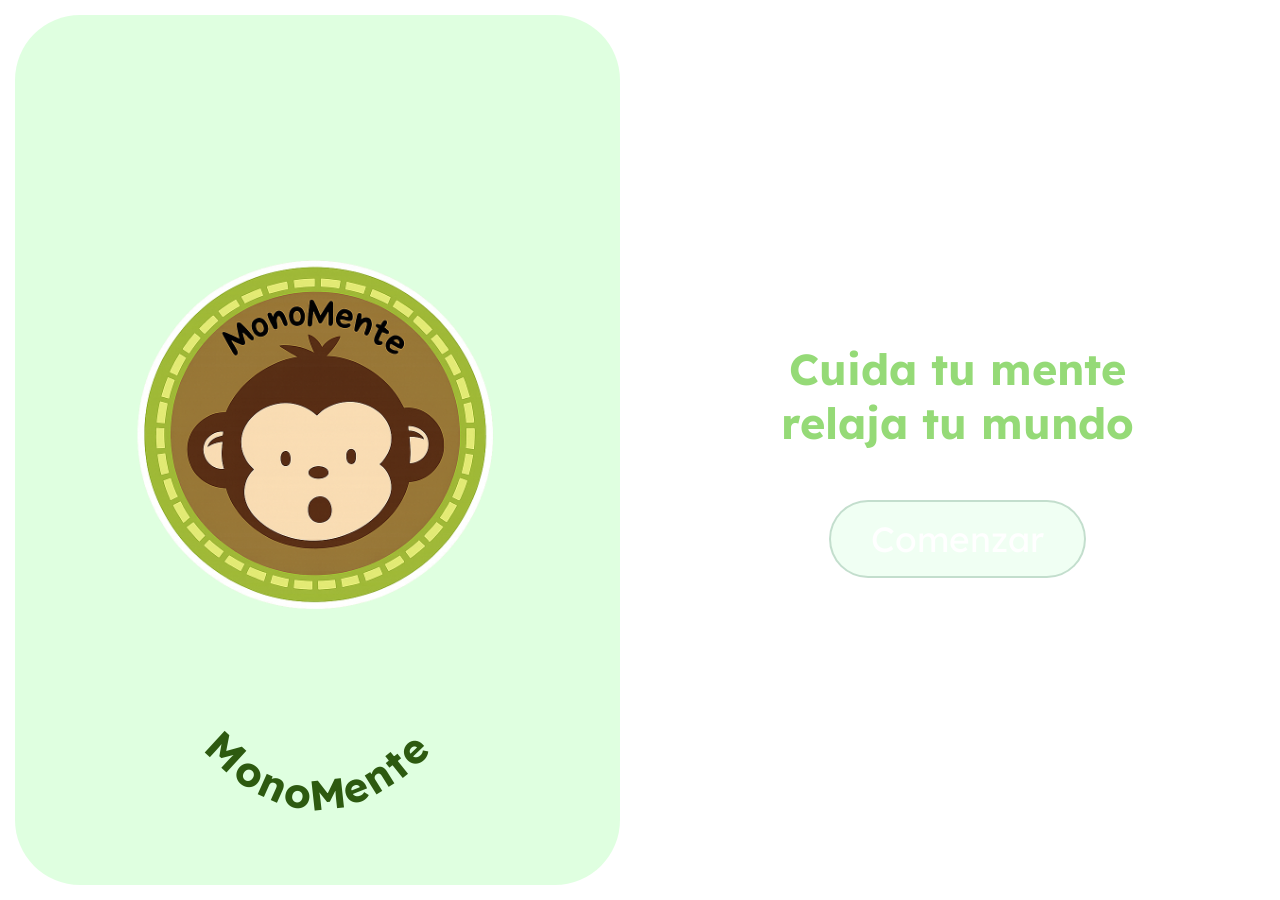
==== index.html @ f3371fc3 "Add files via upload" ====
<!DOCTYPE html>
<html lang="es">
<head>
    <meta charset="UTF-8">
    <meta name="viewport" content="width=device-width, initial-scale=1.0">
    <title>Monomente - Inicio</title>
    <link href="https://fonts.googleapis.com/css2?family=Lexend:wght@400;700&display=swap" rel="stylesheet">
    <style>
        /* 1. Configuración General */
        * {
            margin: 0;
            padding: 0;
            box-sizing: border-box;
            font-family: 'Lexend', 'Segoe UI', Tahoma, Geneva, Verdana, sans-serif;
        }

        body, html {
            height: 100%;
            width: 100%;
            background-image: url('fondo.png');
            background-size: cover;
            background-repeat: no-repeat;
            overflow: hidden;
            margin: 0;
            padding: 0;
        }

        /* 2. El Contenedor Principal (Flexbox) */
        .main-container {
            display: flex;
            height: 100vh;
            flex-direction: row; /* Lado a lado en PC */
        }

        /* 3. Lado Izquierdo (Verde) */
        .left-side {
            flex: 1;
            backdrop-filter: blur(15px);
            background-color: rgba(34, 255, 38, 0.142); /* Verde clarito semi-transparente */
            display: flex;
            flex-direction: column;
            justify-content: center;
            align-items: center;
            position: relative;
            padding: 20px;
            margin: 15px;
            border-radius: 65px;
        }

        .logo-container img {
            max-width: 80%;
            height: auto;
            position: absolute;
            top: 50%;
            left: 50%;
            transform: translate(-50%, -50%);
            /* Aquí pondrás la imagen que exportes de Canva */
        }

        .brand-title-svg {
            position: absolute;
            bottom: 4%;
            left: 50%;
            transform: translateX(-50%);
        }

        /* 4. Lado Derecho (Crema) */
        .right-side {
            flex: 1;
            display: flex;
            flex-direction: column;
            justify-content: center;
            align-items: center;
            text-align: center;
            padding: 40px;
        }

        .slogan {
            font-size: 2.7rem;
            color: hsl(102, 57%, 66%); /* Verde oscuro para el texto */
            margin-bottom: 30px;
            font-weight: bold;
            max-width: 400px;
            
            
            border-radius: 80px;
            padding: 20px;
        }

        /* 5. El Botón de Comenzar */
        .btn-comenzar {
            backdrop-filter: blur(10px);
            background-color: rgba(135, 255, 159, 0.127);
            color: #ffffff;
            border: 2px solid #01532a30;
            padding: 15px 40px;
            font-size: 2.2rem;
            border-radius: 50px;
            cursor: pointer;
            text-decoration: none; /* Quita el subrayado del link */
            transition: all 0.3s ease;
        }

        .btn-comenzar:hover {
            background-color: #ffffff;
            color: white;
        }

        /* 6. RESPONSIVO: Ajustes para Celular */
        @media (max-width: 768px) {
            .main-container {
                flex-direction: column; /* Apila uno arriba del otro */
            }
            .left-side, .right-side {
                flex: none;
                height: 50vh; /* Mitad de pantalla para cada uno */
            }
            .slogan {
                font-size: 1.8rem;
            }
            .cloud {
                display: none;
            }
        }
    </style>
</head>
<body>

    <div class="cloud cloud1"></div>
    <div class="cloud cloud2"></div>
    <div class="cloud cloud3"></div>

    <div class="main-container">
        <section class="left-side">
            <div class="logo-container">
                <img src="logo.png" alt="Logo Monomente">
            </div>
            <svg class="brand-title-svg" width="250" height="200" viewBox="0 0 250 160">
                <defs>
                    <path id="curve" d="M 10 80 Q 125 200 240 80" />
                </defs>
                <text font-family="Lexend" font-size="42" fill="#2d5a10" font-weight="700" text-anchor="middle" letter-spacing="2px">
                    <textPath href="#curve" startOffset="50%">MonoMente</textPath>
                </text>
            </svg>
        </section>

        <section class="right-side">
            <h1 class="slogan">Cuida tu mente relaja tu mundo</h1>
            
            <a href="nosotros.html" class="btn-comenzar">Comenzar</a>
        </section>
    </div>

</body>
</html>
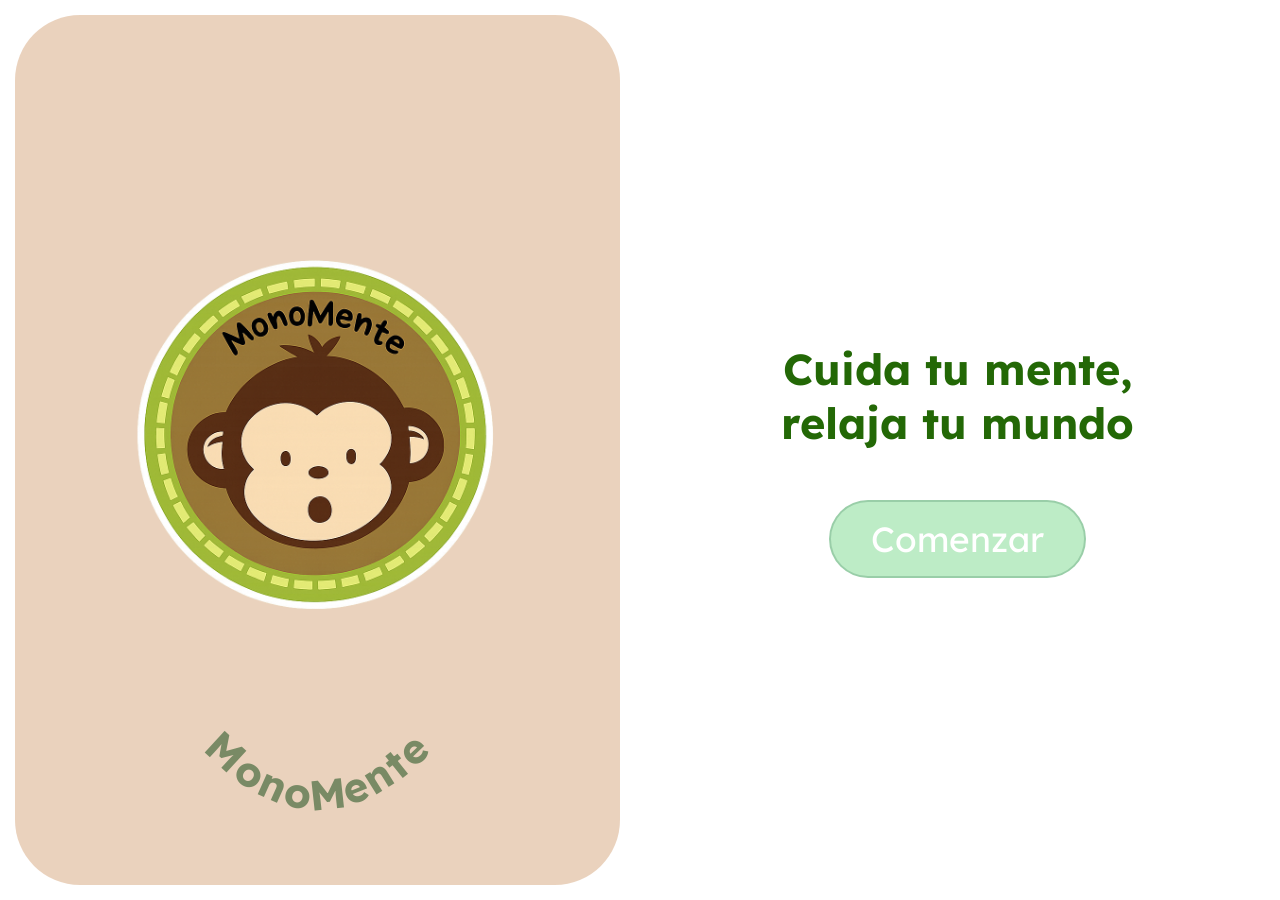
==== commit 9cf90b2f: "Add files via upload" ====
--- a/index.html
+++ b/index.html
@@ -36,7 +36,7 @@
         .left-side {
             flex: 1;
             backdrop-filter: blur(15px);
-            background-color: rgba(34, 255, 38, 0.142); /* Verde clarito semi-transparente */
+            background-color: rgba(183, 101, 30, 0.292); /* Verde clarito semi-transparente */
             display: flex;
             flex-direction: column;
             justify-content: center;
@@ -61,7 +61,7 @@
             position: absolute;
             bottom: 4%;
             left: 50%;
-            transform: translateX(-50%);
+            transform: translateX(-50%);;
         }
 
         /* 4. Lado Derecho (Crema) */
@@ -77,7 +77,7 @@
 
         .slogan {
             font-size: 2.7rem;
-            color: hsl(102, 57%, 66%); /* Verde oscuro para el texto */
+            color: hsla(102, 98%, 20%, 0.982); /* Verde oscuro para el texto */
             margin-bottom: 30px;
             font-weight: bold;
             max-width: 400px;
@@ -90,7 +90,7 @@
         /* 5. El Botón de Comenzar */
         .btn-comenzar {
             backdrop-filter: blur(10px);
-            background-color: rgba(135, 255, 159, 0.127);
+            background-color: rgba(0, 182, 36, 0.26);
             color: #ffffff;
             border: 2px solid #01532a30;
             padding: 15px 40px;
@@ -126,9 +126,6 @@
 </head>
 <body>
 
-    <div class="cloud cloud1"></div>
-    <div class="cloud cloud2"></div>
-    <div class="cloud cloud3"></div>
 
     <div class="main-container">
         <section class="left-side">
@@ -139,14 +136,14 @@
                 <defs>
                     <path id="curve" d="M 10 80 Q 125 200 240 80" />
                 </defs>
-                <text font-family="Lexend" font-size="42" fill="#2d5a10" font-weight="700" text-anchor="middle" letter-spacing="2px">
+                <text font-family="Lexend" font-size="42" fill="#2d5a2999" font-weight="700" text-anchor="middle" letter-spacing="2px">
                     <textPath href="#curve" startOffset="50%">MonoMente</textPath>
                 </text>
             </svg>
         </section>
 
         <section class="right-side">
-            <h1 class="slogan">Cuida tu mente relaja tu mundo</h1>
+            <h1 class="slogan">Cuida tu mente, relaja tu mundo</h1>
             
             <a href="nosotros.html" class="btn-comenzar">Comenzar</a>
         </section>
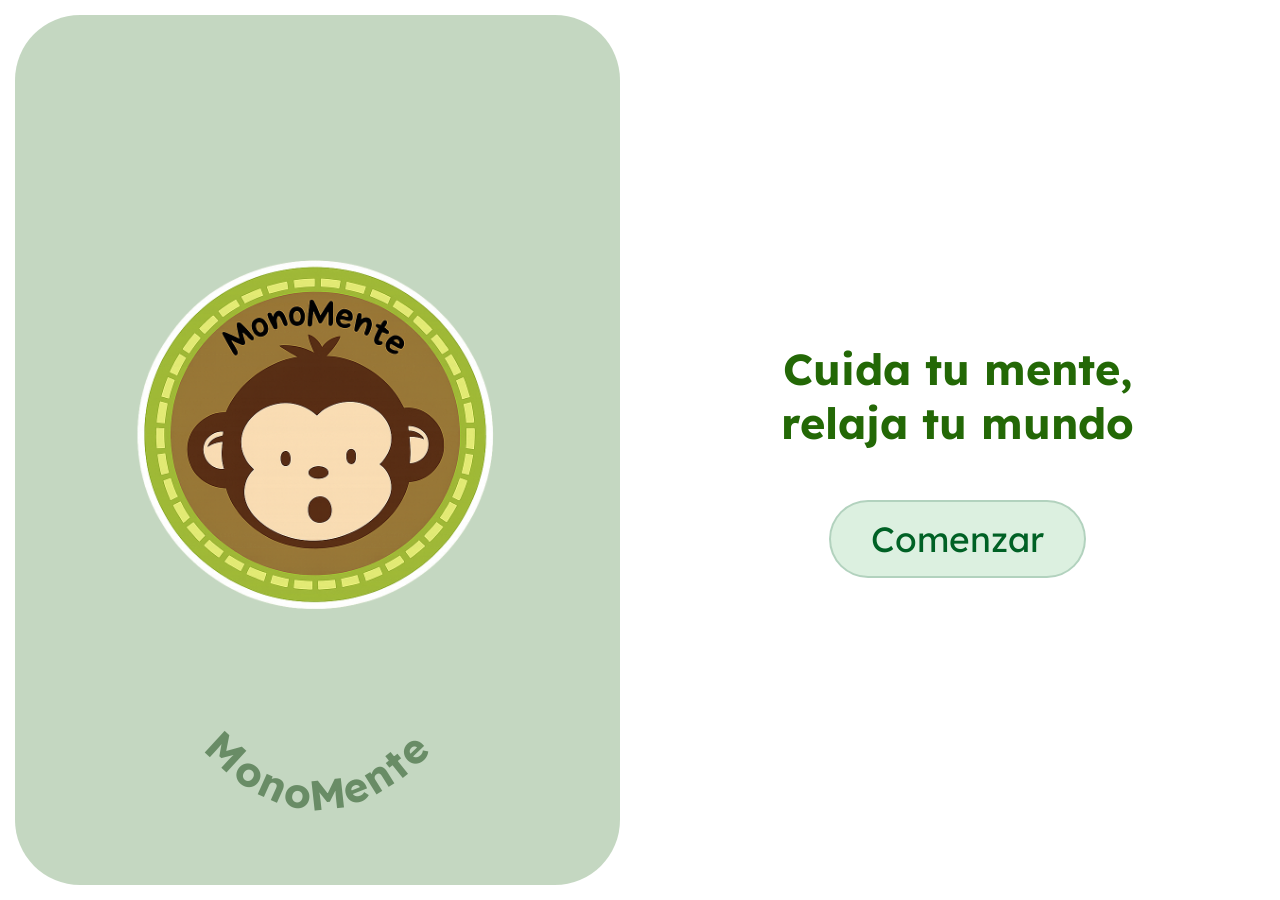
==== commit ef5944ca: "Actualiza estilos y contenido en varias páginas, añade nuevas imágenes y crea archivos para ejercici" ====
--- a/index.html
+++ b/index.html
@@ -36,7 +36,7 @@
         .left-side {
             flex: 1;
             backdrop-filter: blur(15px);
-            background-color: rgba(183, 101, 30, 0.292); /* Verde clarito semi-transparente */
+            background-color: rgba(120, 163, 114, 0.437); /* Verde clarito semi-transparente */
             display: flex;
             flex-direction: column;
             justify-content: center;
@@ -90,8 +90,8 @@
         /* 5. El Botón de Comenzar */
         .btn-comenzar {
             backdrop-filter: blur(10px);
-            background-color: rgba(0, 182, 36, 0.26);
-            color: #ffffff;
+            background-color: rgba(22, 151, 48, 0.149);
+            color: #006125;
             border: 2px solid #01532a30;
             padding: 15px 40px;
             font-size: 2.2rem;
@@ -102,8 +102,9 @@
         }
 
         .btn-comenzar:hover {
-            background-color: #ffffff;
-            color: white;
+            background-color: rgba(255,255,255,0.9);
+            color: #1d4d2f;
+            transform: scale(1.05);
         }
 
         /* 6. RESPONSIVO: Ajustes para Celular */
@@ -125,6 +126,7 @@
     </style>
 </head>
 <body>
+
 
 
     <div class="main-container">
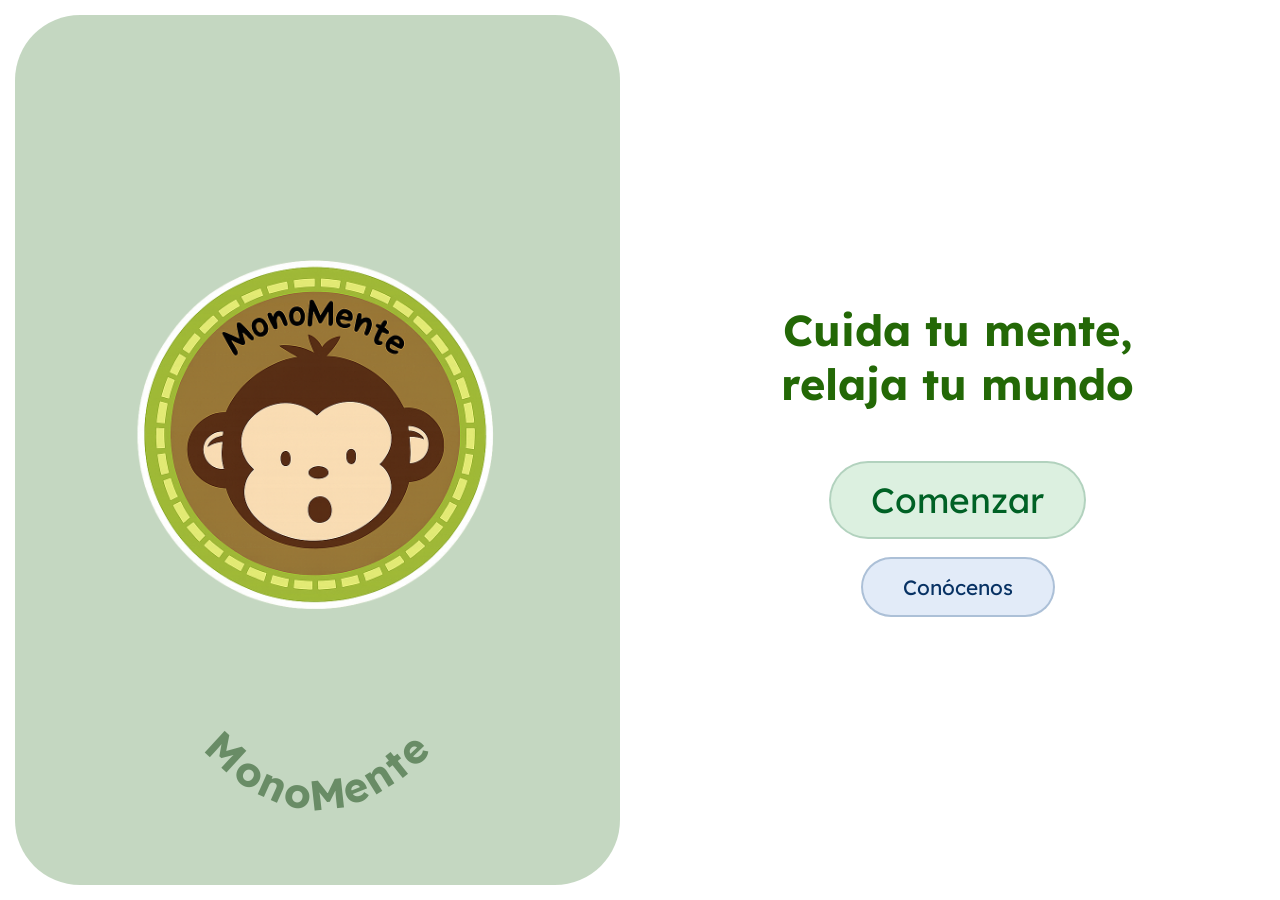
==== commit f96f7803: "Añade sección de pie de página con enlace a la misión y equipo, y mejora estilos de botones secundar" ====
--- a/index.html
+++ b/index.html
@@ -107,6 +107,27 @@
             transform: scale(1.05);
         }
 
+        .btn-secondary {
+            display: inline-block;
+            margin-top: 18px;
+            backdrop-filter: blur(10px);
+            background-color: rgba(93, 147, 216, 0.18);
+            color: #083264;
+            border: 2px solid rgba(15, 64, 119, 0.25);
+            padding: 15px 40px;
+            font-size: 1.3rem;
+            border-radius: 50px;
+            cursor: pointer;
+            text-decoration: none;
+            transition: all 0.3s ease;
+        }
+
+        .btn-secondary:hover {
+            background-color: rgba(255,255,255,0.95);
+            color: #07224b;
+            transform: scale(1.05);
+        }
+
         /* 6. RESPONSIVO: Ajustes para Celular */
         @media (max-width: 768px) {
             .main-container {
@@ -148,6 +169,7 @@
             <h1 class="slogan">Cuida tu mente, relaja tu mundo</h1>
             
             <a href="nosotros.html" class="btn-comenzar">Comenzar</a>
+            <a href="https://sites.google.com/cbslp.edu.mx/mono-mente/nosotros" class="btn-secondary" target="_blank" rel="noopener noreferrer">Conócenos</a>
         </section>
     </div>
 
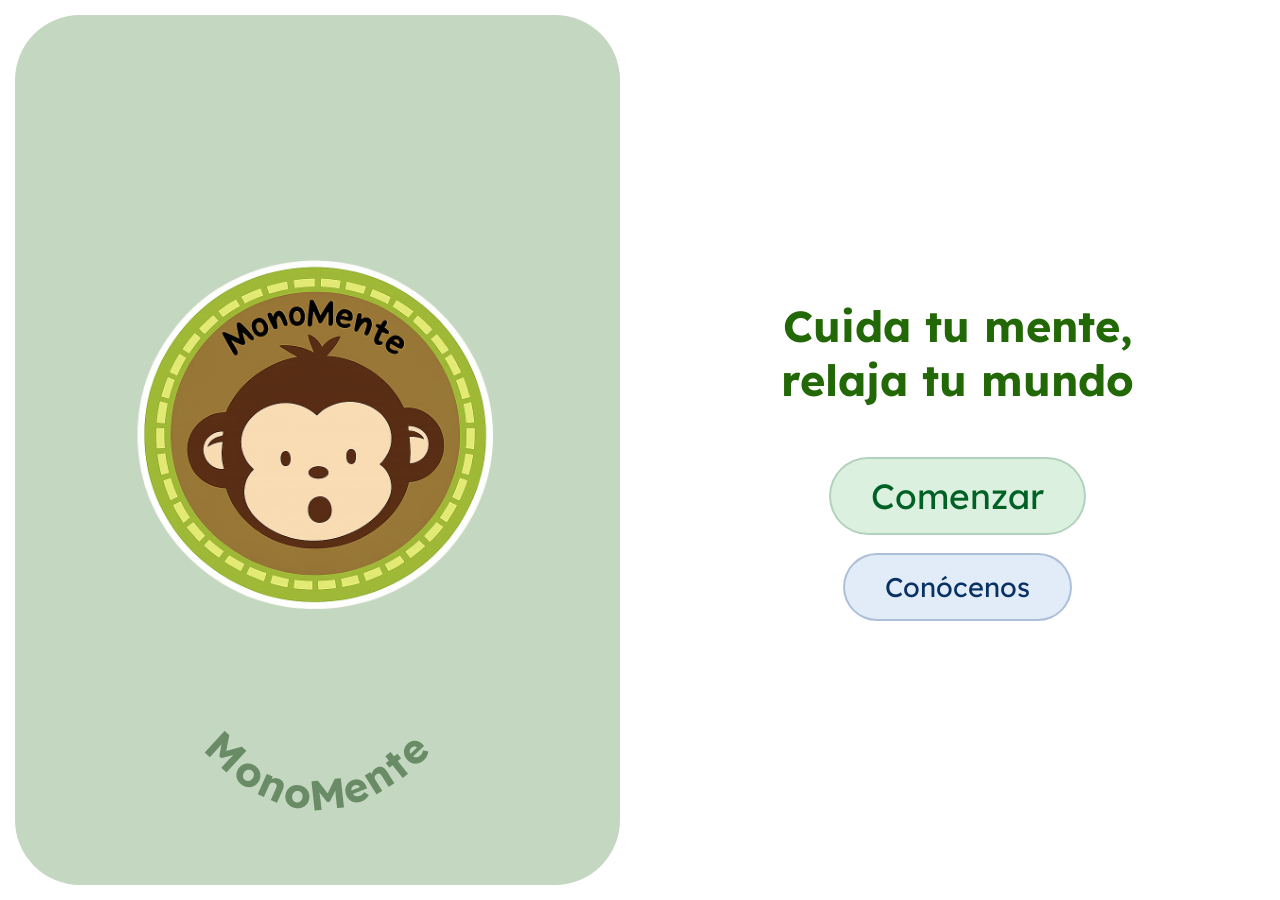
==== commit e6a07a8f: "Elimina mensaje de agradecimiento en el formulario de encuesta y ajusta el tamaño de fuente de los b" ====
--- a/index.html
+++ b/index.html
@@ -115,7 +115,7 @@
             color: #083264;
             border: 2px solid rgba(15, 64, 119, 0.25);
             padding: 15px 40px;
-            font-size: 1.3rem;
+            font-size: 1.7rem;
             border-radius: 50px;
             cursor: pointer;
             text-decoration: none;
